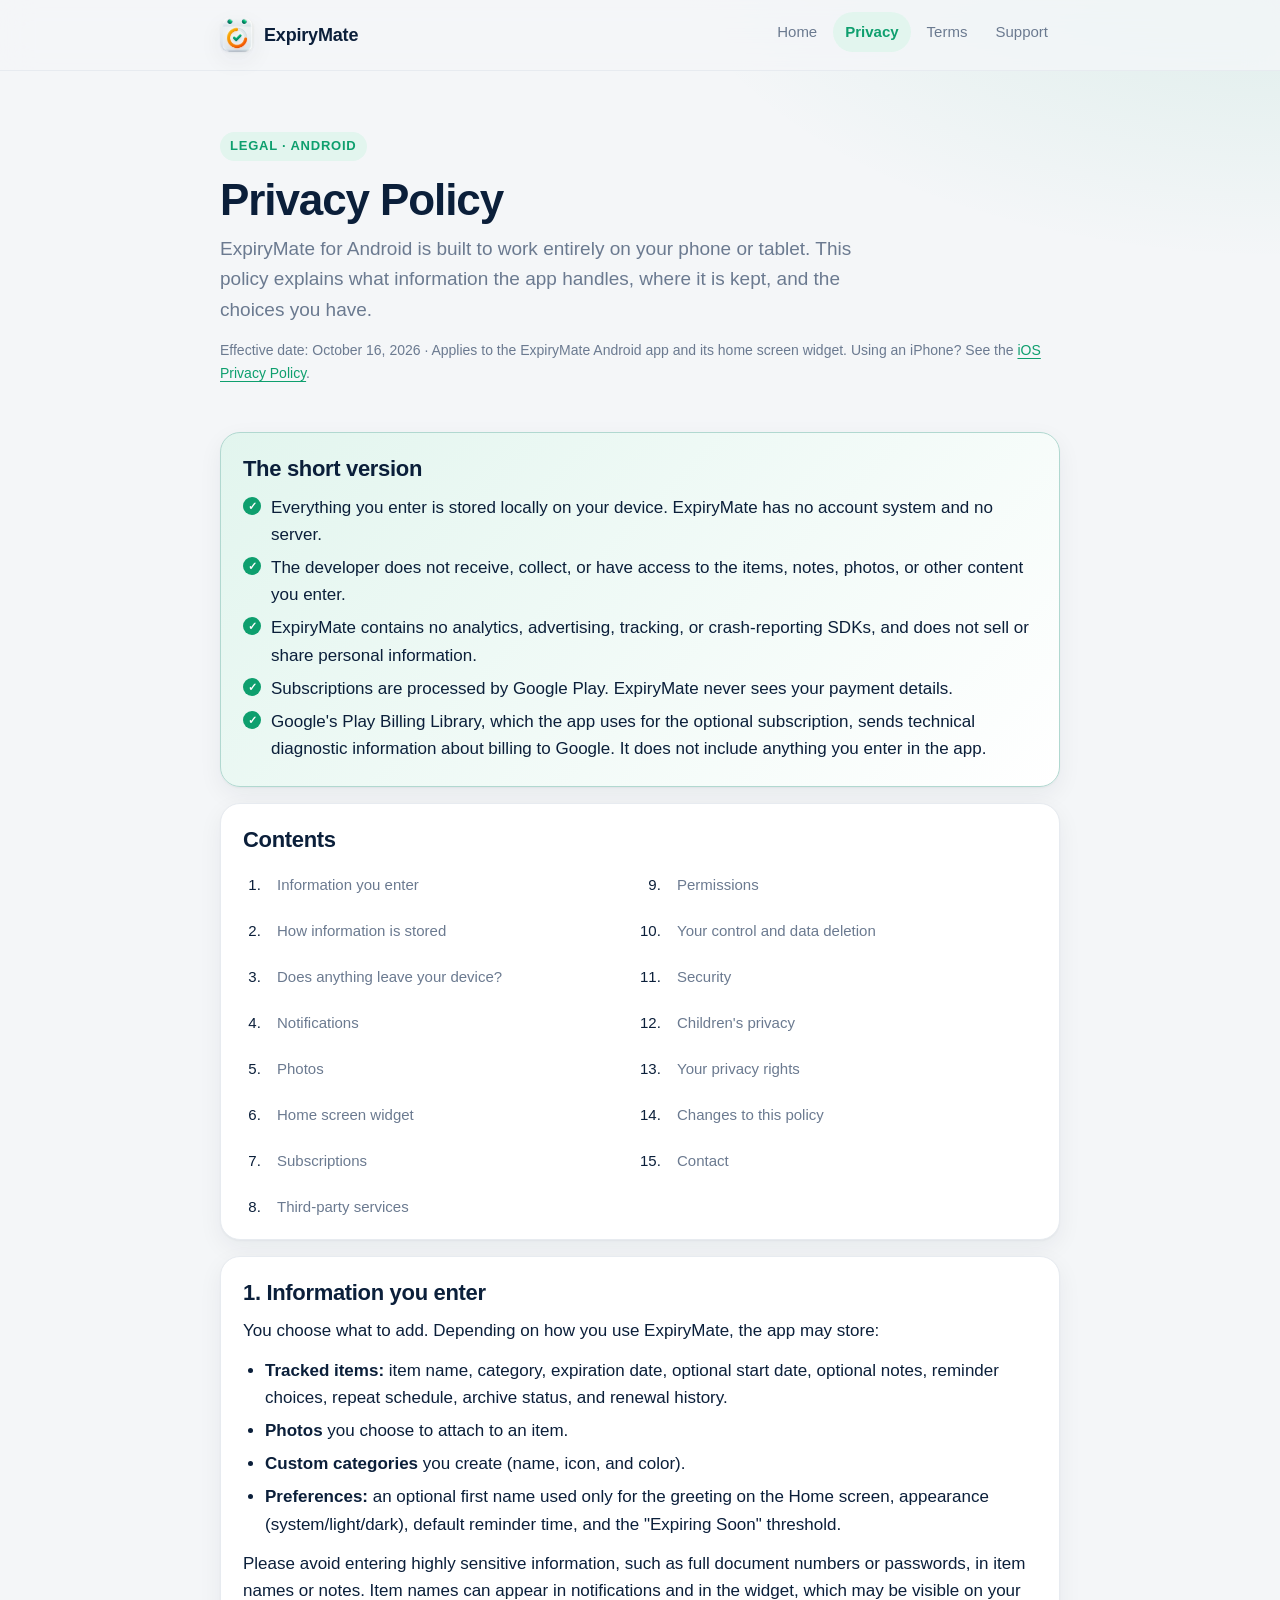
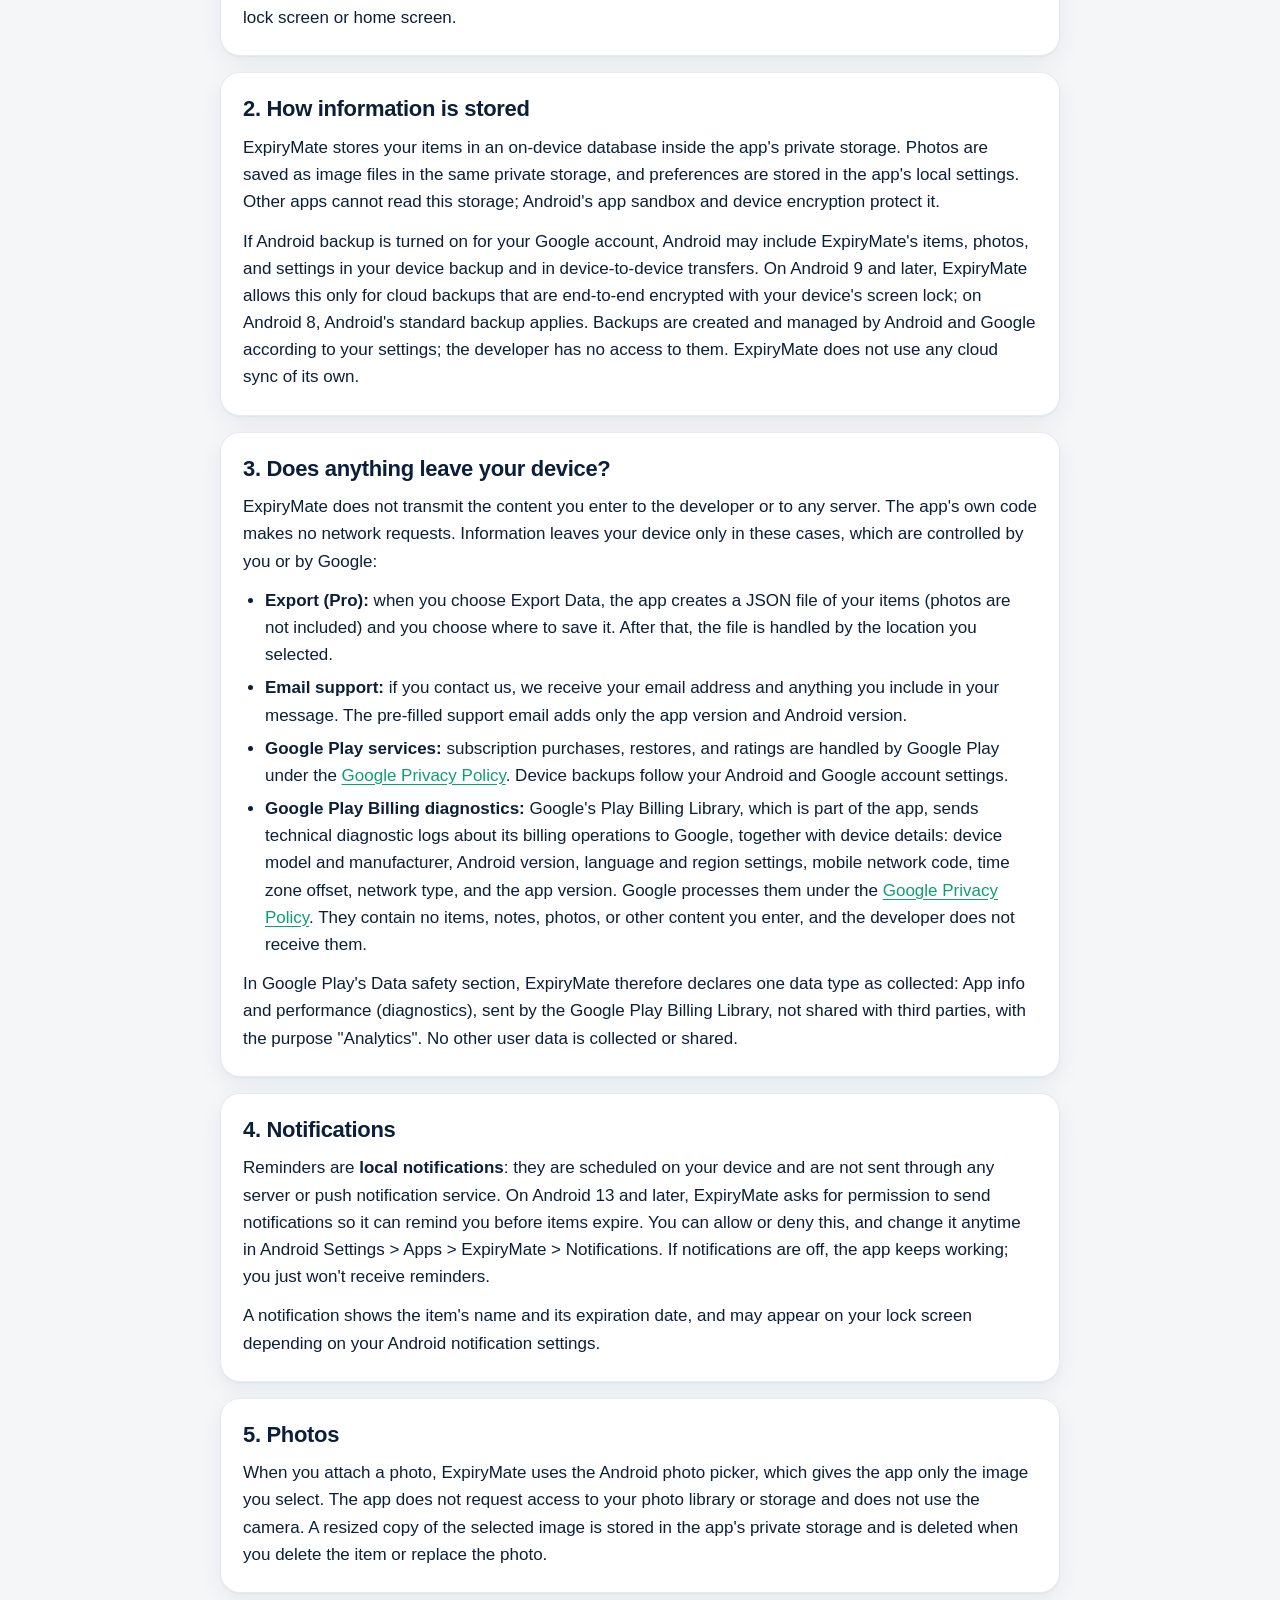
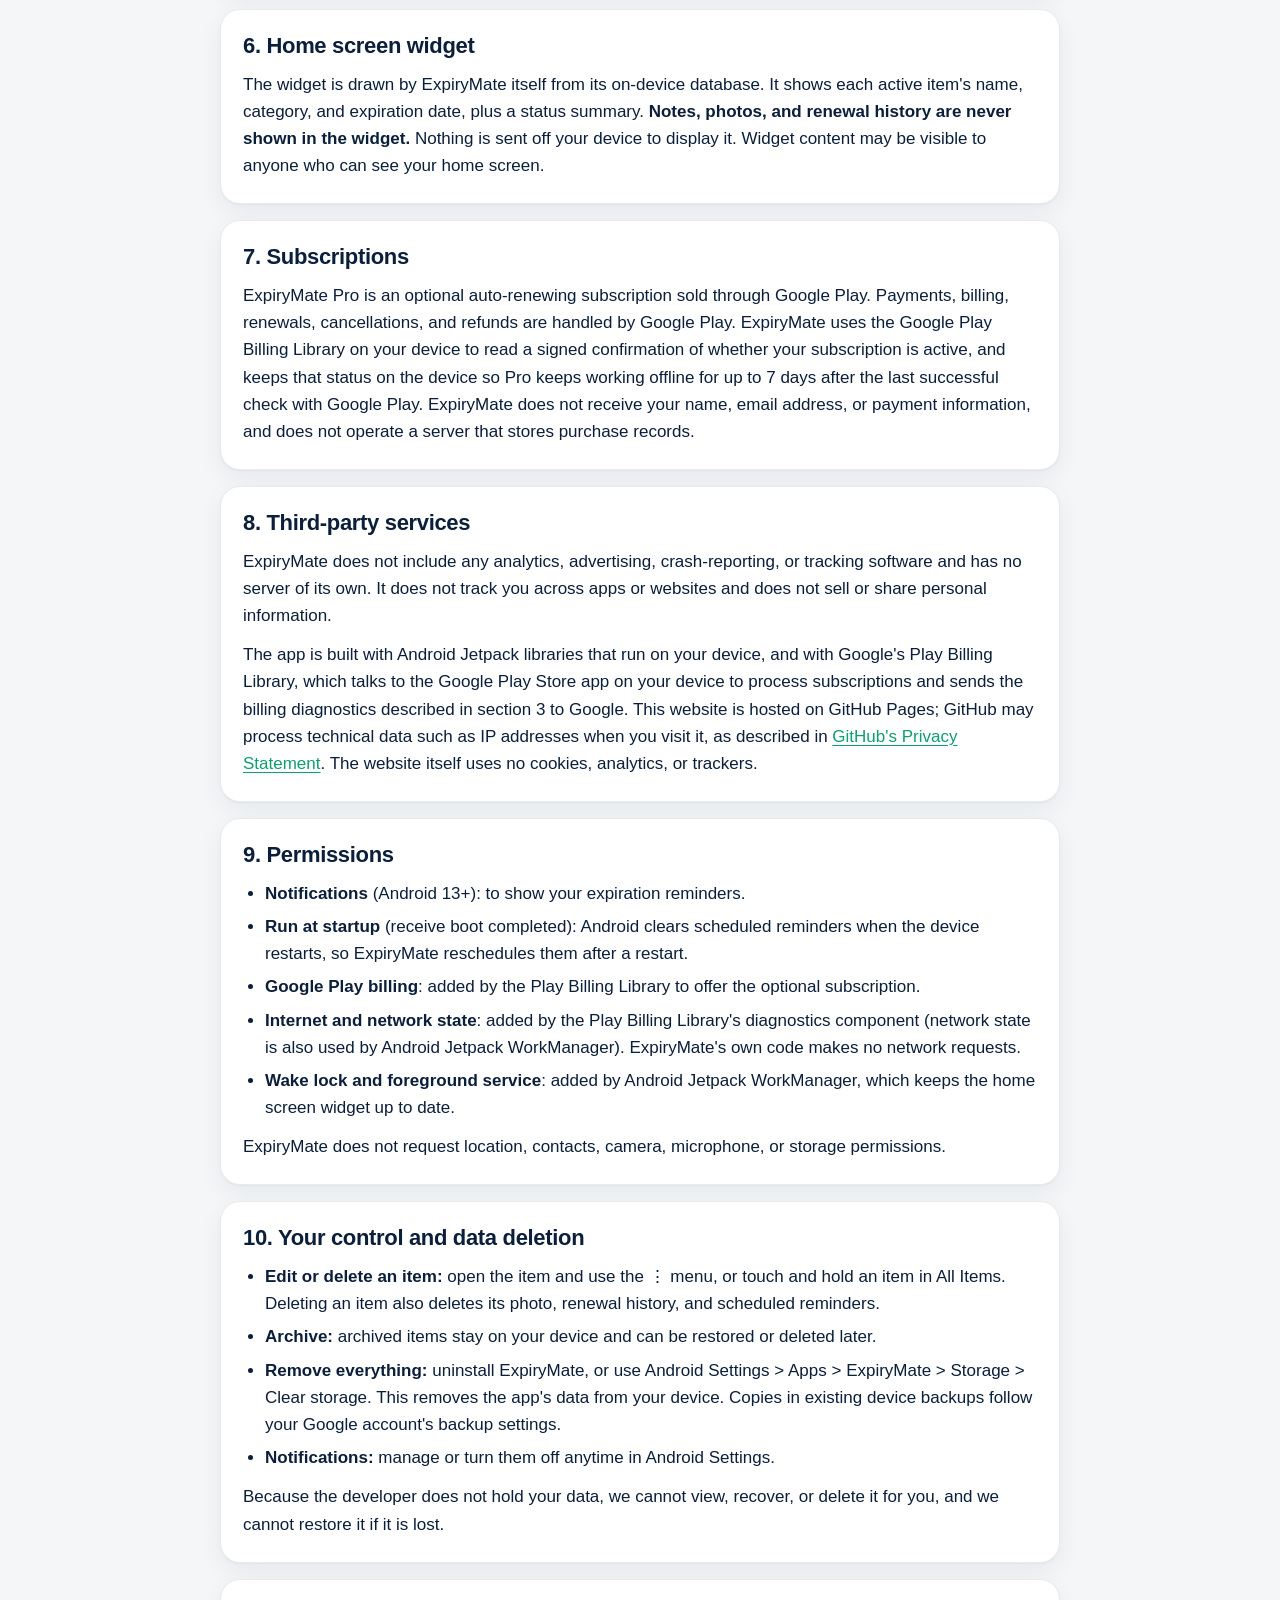
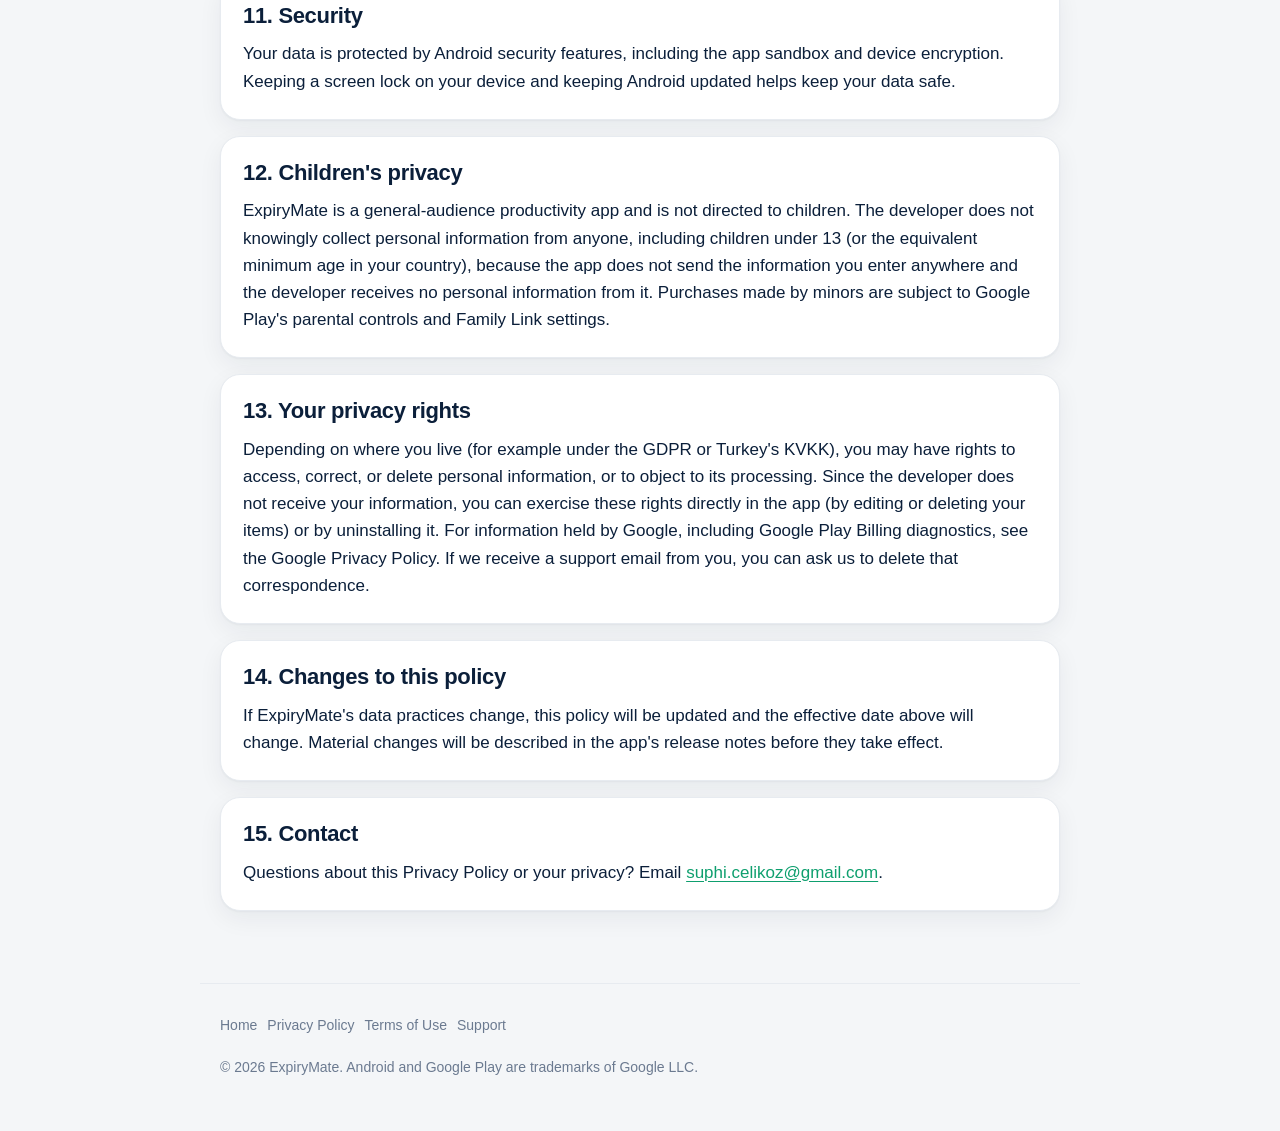
==== privacy-policy-android.html @ 60926298 "Add ExpiryMate Android legal and support pages Publishes the Android privacy policy, terms of use, a" ====
<!DOCTYPE html>
<html lang="en">
<head>
  <meta charset="utf-8">
  <meta name="viewport" content="width=device-width, initial-scale=1, viewport-fit=cover">
  <title>Privacy Policy (Android) — ExpiryMate</title>
  <meta name="description" content="How ExpiryMate for Android handles your information. Your records stay on your device; ExpiryMate has no account system, no server, and no analytics or advertising.">
  <meta name="color-scheme" content="light dark">
  <meta name="theme-color" content="#F4F6F8" media="(prefers-color-scheme: light)">
  <meta name="theme-color" content="#0A111C" media="(prefers-color-scheme: dark)">
  <link rel="icon" type="image/png" href="assets/icon.png">
  <link rel="stylesheet" href="assets/style.css">
</head>
<body>
  <a class="skip-link" href="#main">Skip to content</a>
  <header class="site-header">
    <div class="header-inner">
      <a class="brand" href="./"><img src="assets/icon.png" alt="" width="34" height="34">ExpiryMate</a>
      <nav aria-label="Main">
        <ul>
          <li><a href="./">Home</a></li>
          <li><a href="privacy-policy-android.html" aria-current="page">Privacy</a></li>
          <li><a href="terms-of-use-android.html">Terms</a></li>
          <li><a href="support-android.html">Support</a></li>
        </ul>
      </nav>
    </div>
  </header>

  <main id="main">
    <section class="hero">
      <span class="eyebrow">Legal · Android</span>
      <h1>Privacy Policy</h1>
      <p class="lede">ExpiryMate for Android is built to work entirely on your phone or tablet. This policy explains what information the app handles, where it is kept, and the choices you have.</p>
      <p class="meta">Effective date: October 16, 2026 · Applies to the ExpiryMate Android app and its home screen widget. Using an iPhone? See the <a href="privacy-policy.html">iOS Privacy Policy</a>.</p>
    </section>

    <section class="card summary" aria-labelledby="short">
      <h2 id="short">The short version</h2>
      <ul>
        <li>Everything you enter is stored locally on your device. ExpiryMate has no account system and no server.</li>
        <li>The developer does not receive, collect, or have access to the items, notes, photos, or other content you enter.</li>
        <li>ExpiryMate contains no analytics, advertising, tracking, or crash-reporting SDKs, and does not sell or share personal information.</li>
        <li>Subscriptions are processed by Google Play. ExpiryMate never sees your payment details.</li>
        <li>Google's Play Billing Library, which the app uses for the optional subscription, sends technical diagnostic information about billing to Google. It does not include anything you enter in the app.</li>
      </ul>
    </section>

    <nav class="card toc" aria-label="Contents">
      <h2>Contents</h2>
      <ol>
        <li><a href="#information">Information you enter</a></li>
        <li><a href="#storage">How information is stored</a></li>
        <li><a href="#leaves">Does anything leave your device?</a></li>
        <li><a href="#notifications">Notifications</a></li>
        <li><a href="#photos">Photos</a></li>
        <li><a href="#widget">Home screen widget</a></li>
        <li><a href="#subscriptions">Subscriptions</a></li>
        <li><a href="#third-parties">Third-party services</a></li>
        <li><a href="#permissions">Permissions</a></li>
        <li><a href="#control">Your control and data deletion</a></li>
        <li><a href="#security">Security</a></li>
        <li><a href="#children">Children's privacy</a></li>
        <li><a href="#rights">Your privacy rights</a></li>
        <li><a href="#changes">Changes to this policy</a></li>
        <li><a href="#contact">Contact</a></li>
      </ol>
    </nav>

    <section class="card" id="information">
      <h2>1. Information you enter</h2>
      <p>You choose what to add. Depending on how you use ExpiryMate, the app may store:</p>
      <ul>
        <li><strong>Tracked items:</strong> item name, category, expiration date, optional start date, optional notes, reminder choices, repeat schedule, archive status, and renewal history.</li>
        <li><strong>Photos</strong> you choose to attach to an item.</li>
        <li><strong>Custom categories</strong> you create (name, icon, and color).</li>
        <li><strong>Preferences:</strong> an optional first name used only for the greeting on the Home screen, appearance (system/light/dark), default reminder time, and the "Expiring Soon" threshold.</li>
      </ul>
      <p>Please avoid entering highly sensitive information, such as full document numbers or passwords, in item names or notes. Item names can appear in notifications and in the widget, which may be visible on your lock screen or home screen.</p>
    </section>

    <section class="card" id="storage">
      <h2>2. How information is stored</h2>
      <p>ExpiryMate stores your items in an on-device database inside the app's private storage. Photos are saved as image files in the same private storage, and preferences are stored in the app's local settings. Other apps cannot read this storage; Android's app sandbox and device encryption protect it.</p>
      <p>If Android backup is turned on for your Google account, Android may include ExpiryMate's items, photos, and settings in your device backup and in device-to-device transfers. On Android 9 and later, ExpiryMate allows this only for cloud backups that are end-to-end encrypted with your device's screen lock; on Android 8, Android's standard backup applies. Backups are created and managed by Android and Google according to your settings; the developer has no access to them. ExpiryMate does not use any cloud sync of its own.</p>
    </section>

    <section class="card" id="leaves">
      <h2>3. Does anything leave your device?</h2>
      <p>ExpiryMate does not transmit the content you enter to the developer or to any server. The app's own code makes no network requests. Information leaves your device only in these cases, which are controlled by you or by Google:</p>
      <ul>
        <li><strong>Export (Pro):</strong> when you choose Export Data, the app creates a JSON file of your items (photos are not included) and you choose where to save it. After that, the file is handled by the location you selected.</li>
        <li><strong>Email support:</strong> if you contact us, we receive your email address and anything you include in your message. The pre-filled support email adds only the app version and Android version.</li>
        <li><strong>Google Play services:</strong> subscription purchases, restores, and ratings are handled by Google Play under the <a href="https://policies.google.com/privacy">Google Privacy Policy</a>. Device backups follow your Android and Google account settings.</li>
        <li><strong>Google Play Billing diagnostics:</strong> Google's Play Billing Library, which is part of the app, sends technical diagnostic logs about its billing operations to Google, together with device details: device model and manufacturer, Android version, language and region settings, mobile network code, time zone offset, network type, and the app version. Google processes them under the <a href="https://policies.google.com/privacy">Google Privacy Policy</a>. They contain no items, notes, photos, or other content you enter, and the developer does not receive them.</li>
      </ul>
      <p>In Google Play's Data safety section, ExpiryMate therefore declares one data type as collected: App info and performance (diagnostics), sent by the Google Play Billing Library, not shared with third parties, with the purpose "Analytics". No other user data is collected or shared.</p>
    </section>

    <section class="card" id="notifications">
      <h2>4. Notifications</h2>
      <p>Reminders are <strong>local notifications</strong>: they are scheduled on your device and are not sent through any server or push notification service. On Android 13 and later, ExpiryMate asks for permission to send notifications so it can remind you before items expire. You can allow or deny this, and change it anytime in Android Settings &gt; Apps &gt; ExpiryMate &gt; Notifications. If notifications are off, the app keeps working; you just won't receive reminders.</p>
      <p>A notification shows the item's name and its expiration date, and may appear on your lock screen depending on your Android notification settings.</p>
    </section>

    <section class="card" id="photos">
      <h2>5. Photos</h2>
      <p>When you attach a photo, ExpiryMate uses the Android photo picker, which gives the app only the image you select. The app does not request access to your photo library or storage and does not use the camera. A resized copy of the selected image is stored in the app's private storage and is deleted when you delete the item or replace the photo.</p>
    </section>

    <section class="card" id="widget">
      <h2>6. Home screen widget</h2>
      <p>The widget is drawn by ExpiryMate itself from its on-device database. It shows each active item's name, category, and expiration date, plus a status summary. <strong>Notes, photos, and renewal history are never shown in the widget.</strong> Nothing is sent off your device to display it. Widget content may be visible to anyone who can see your home screen.</p>
    </section>

    <section class="card" id="subscriptions">
      <h2>7. Subscriptions</h2>
      <p>ExpiryMate Pro is an optional auto-renewing subscription sold through Google Play. Payments, billing, renewals, cancellations, and refunds are handled by Google Play. ExpiryMate uses the Google Play Billing Library on your device to read a signed confirmation of whether your subscription is active, and keeps that status on the device so Pro keeps working offline for up to 7 days after the last successful check with Google Play. ExpiryMate does not receive your name, email address, or payment information, and does not operate a server that stores purchase records.</p>
    </section>

    <section class="card" id="third-parties">
      <h2>8. Third-party services</h2>
      <p>ExpiryMate does not include any analytics, advertising, crash-reporting, or tracking software and has no server of its own. It does not track you across apps or websites and does not sell or share personal information.</p>
      <p>The app is built with Android Jetpack libraries that run on your device, and with Google's Play Billing Library, which talks to the Google Play Store app on your device to process subscriptions and sends the billing diagnostics described in section 3 to Google. This website is hosted on GitHub Pages; GitHub may process technical data such as IP addresses when you visit it, as described in <a href="https://docs.github.com/en/site-policy/privacy-policies/github-general-privacy-statement">GitHub's Privacy Statement</a>. The website itself uses no cookies, analytics, or trackers.</p>
    </section>

    <section class="card" id="permissions">
      <h2>9. Permissions</h2>
      <ul>
        <li><strong>Notifications</strong> (Android 13+): to show your expiration reminders.</li>
        <li><strong>Run at startup</strong> (receive boot completed): Android clears scheduled reminders when the device restarts, so ExpiryMate reschedules them after a restart.</li>
        <li><strong>Google Play billing</strong>: added by the Play Billing Library to offer the optional subscription.</li>
        <li><strong>Internet and network state</strong>: added by the Play Billing Library's diagnostics component (network state is also used by Android Jetpack WorkManager). ExpiryMate's own code makes no network requests.</li>
        <li><strong>Wake lock and foreground service</strong>: added by Android Jetpack WorkManager, which keeps the home screen widget up to date.</li>
      </ul>
      <p>ExpiryMate does not request location, contacts, camera, microphone, or storage permissions.</p>
    </section>

    <section class="card" id="control">
      <h2>10. Your control and data deletion</h2>
      <ul>
        <li><strong>Edit or delete an item:</strong> open the item and use the ⋮ menu, or touch and hold an item in All Items. Deleting an item also deletes its photo, renewal history, and scheduled reminders.</li>
        <li><strong>Archive:</strong> archived items stay on your device and can be restored or deleted later.</li>
        <li><strong>Remove everything:</strong> uninstall ExpiryMate, or use Android Settings &gt; Apps &gt; ExpiryMate &gt; Storage &gt; Clear storage. This removes the app's data from your device. Copies in existing device backups follow your Google account's backup settings.</li>
        <li><strong>Notifications:</strong> manage or turn them off anytime in Android Settings.</li>
      </ul>
      <p>Because the developer does not hold your data, we cannot view, recover, or delete it for you, and we cannot restore it if it is lost.</p>
    </section>

    <section class="card" id="security">
      <h2>11. Security</h2>
      <p>Your data is protected by Android security features, including the app sandbox and device encryption. Keeping a screen lock on your device and keeping Android updated helps keep your data safe.</p>
    </section>

    <section class="card" id="children">
      <h2>12. Children's privacy</h2>
      <p>ExpiryMate is a general-audience productivity app and is not directed to children. The developer does not knowingly collect personal information from anyone, including children under 13 (or the equivalent minimum age in your country), because the app does not send the information you enter anywhere and the developer receives no personal information from it. Purchases made by minors are subject to Google Play's parental controls and Family Link settings.</p>
    </section>

    <section class="card" id="rights">
      <h2>13. Your privacy rights</h2>
      <p>Depending on where you live (for example under the GDPR or Turkey's KVKK), you may have rights to access, correct, or delete personal information, or to object to its processing. Since the developer does not receive your information, you can exercise these rights directly in the app (by editing or deleting your items) or by uninstalling it. For information held by Google, including Google Play Billing diagnostics, see the Google Privacy Policy. If we receive a support email from you, you can ask us to delete that correspondence.</p>
    </section>

    <section class="card" id="changes">
      <h2>14. Changes to this policy</h2>
      <p>If ExpiryMate's data practices change, this policy will be updated and the effective date above will change. Material changes will be described in the app's release notes before they take effect.</p>
    </section>

    <section class="card" id="contact">
      <h2>15. Contact</h2>
      <p>Questions about this Privacy Policy or your privacy? Email <a href="mailto:suphi.celikoz@gmail.com?subject=ExpiryMate%20Privacy%20(Android)">suphi.celikoz@gmail.com</a>.</p>
    </section>
  </main>

  <footer>
    <nav aria-label="Footer">
      <ul>
        <li><a href="./">Home</a></li>
        <li><a href="privacy-policy-android.html">Privacy Policy</a></li>
        <li><a href="terms-of-use-android.html">Terms of Use</a></li>
        <li><a href="support-android.html">Support</a></li>
      </ul>
    </nav>
    <p>&copy; 2026 ExpiryMate. Android and Google Play are trademarks of Google LLC.</p>
  </footer>
</body>
</html>
---- assets/style.css ----
:root {
  --canvas: #F4F6F8; --surface: #FFFFFF; --muted: #EEF1F5;
  --ink: #0B1F3A; --ink-2: #6B7A90; --hairline: #E7EBF0;
  --accent: #0E9F6E; --accent-soft: #E2F5EE; --amber: #D97F06;
  --red: #DC2626; --radius: 20px;
  --shadow: 0 1px 2px rgba(11,31,58,.04),0 8px 24px rgba(11,31,58,.06);
}
@media(prefers-color-scheme:dark){:root{
  --canvas:#0A111C;--surface:#141D2B;--muted:#1D2839;
  --ink:#EDF2F8;--ink-2:#93A0B4;--hairline:#243146;
  --accent:#2DD4A0;--accent-soft:#12352D;--amber:#F5A524;--red:#F87171;
  --shadow:0 1px 2px rgba(0,0,0,.3),0 8px 24px rgba(0,0,0,.25)
}}
*{box-sizing:border-box}
html{-webkit-text-size-adjust:100%;scroll-behavior:smooth}
body{margin:0;font-family:-apple-system,BlinkMacSystemFont,"SF Pro Text","Segoe UI",Roboto,"Helvetica Neue",Arial,sans-serif;font-size:17px;line-height:1.6;color:var(--ink);background:radial-gradient(900px 500px at 100% -10%,color-mix(in srgb,var(--accent) 12%,transparent),transparent 70%),var(--canvas);background-attachment:fixed;min-height:100vh}
a{color:var(--accent);text-underline-offset:3px}a:hover{text-decoration-thickness:2px}
:focus-visible{outline:3px solid var(--accent);outline-offset:3px;border-radius:6px}
.skip-link{position:absolute;left:-999px;top:8px;background:var(--surface);padding:8px 14px;border-radius:10px;z-index:10}.skip-link:focus{left:12px}
.site-header{position:sticky;top:0;z-index:5;background:color-mix(in srgb,var(--canvas) 82%,transparent);backdrop-filter:saturate(180%) blur(16px);-webkit-backdrop-filter:saturate(180%) blur(16px);border-bottom:1px solid var(--hairline)}
.header-inner{max-width:880px;margin:0 auto;padding:12px 20px;display:flex;align-items:center;justify-content:space-between;gap:16px;flex-wrap:wrap}
.brand{display:flex;align-items:center;gap:10px;color:var(--ink);text-decoration:none;font-weight:700;font-size:18px;letter-spacing:-.01em}
.brand img{width:34px;height:34px;border-radius:9px;box-shadow:var(--shadow)}
nav ul{list-style:none;margin:0;padding:0;display:flex;gap:4px;flex-wrap:wrap}
nav a{display:inline-block;padding:8px 12px;border-radius:999px;color:var(--ink-2);text-decoration:none;font-size:15px;font-weight:500}
nav a:hover{color:var(--ink);background:var(--muted)}nav a[aria-current="page"]{color:var(--accent);background:var(--accent-soft);font-weight:600}
main{max-width:880px;margin:0 auto;padding:32px 20px 56px}.hero{padding:28px 0 20px}
.hero .eyebrow{display:inline-block;font-size:13px;font-weight:700;letter-spacing:.06em;text-transform:uppercase;color:var(--accent);background:var(--accent-soft);padding:4px 10px;border-radius:999px}
h1{font-size:clamp(30px,6vw,44px);line-height:1.12;letter-spacing:-.025em;margin:14px 0 10px}
.lede{font-size:19px;color:var(--ink-2);margin:0;max-width:640px}.meta{font-size:14px;color:var(--ink-2);margin-top:14px}
h2{font-size:22px;letter-spacing:-.015em;margin:0 0 10px;line-height:1.3}h3{font-size:17px;margin:18px 0 6px}
p,ul,ol{margin:0 0 12px}ul,ol{padding-left:22px}li{margin-bottom:6px}strong{font-weight:650}
.card{background:var(--surface);border-radius:var(--radius);box-shadow:var(--shadow);border:1px solid var(--hairline);padding:22px 22px 12px;margin:16px 0}
.summary{background:linear-gradient(135deg,var(--accent-soft),var(--surface));border:1px solid color-mix(in srgb,var(--accent) 25%,var(--hairline))}
.summary ul{list-style:none;padding:0}.summary li{position:relative;padding-left:28px}
.summary li::before{content:"\2713";position:absolute;left:0;top:3px;width:18px;height:18px;border-radius:50%;background:var(--accent);color:var(--surface);font-size:11px;font-weight:800;line-height:18px;text-align:center}
.tiles{display:grid;grid-template-columns:repeat(auto-fit,minmax(240px,1fr));gap:14px;margin:24px 0}
.tile{display:block;text-decoration:none;color:var(--ink);background:var(--surface);border:1px solid var(--hairline);border-radius:var(--radius);box-shadow:var(--shadow);padding:20px;transition:transform .15s ease,border-color .15s ease}
.tile:hover{transform:translateY(-2px);border-color:color-mix(in srgb,var(--accent) 45%,var(--hairline))}
.tile .icon{width:44px;height:44px;border-radius:12px;display:grid;place-items:center;background:var(--accent-soft);color:var(--accent);margin-bottom:12px}
.tile .icon svg{width:22px;height:22px}.tile h2{font-size:18px;margin:0 0 4px}.tile p{color:var(--ink-2);font-size:15px;margin:0}
.table-wrap{overflow-x:auto;margin:0 0 12px}table{width:100%;border-collapse:collapse;font-size:15px}th,td{text-align:left;padding:10px 8px;border-bottom:1px solid var(--hairline);vertical-align:top}th{color:var(--ink-2);font-weight:600;font-size:13px;text-transform:uppercase;letter-spacing:.04em}tr:last-child td{border-bottom:0}
details{background:var(--surface);border:1px solid var(--hairline);border-radius:16px;margin:10px 0;box-shadow:var(--shadow)}
summary{cursor:pointer;list-style:none;padding:16px 48px 16px 18px;font-weight:600;position:relative}summary::-webkit-details-marker{display:none}
summary::after{content:"";position:absolute;right:20px;top:50%;width:9px;height:9px;border-right:2px solid var(--ink-2);border-bottom:2px solid var(--ink-2);transform:translateY(-70%) rotate(45deg);transition:transform .2s ease}
details[open] summary::after{transform:translateY(-30%) rotate(-135deg)}details>div{padding:0 18px 8px;color:var(--ink)}
.callout{border-left:4px solid var(--amber);background:color-mix(in srgb,var(--amber) 10%,var(--surface));border-radius:12px;padding:14px 16px;margin:12px 0}
.contact{display:flex;align-items:center;gap:16px;flex-wrap:wrap}.button{display:inline-flex;align-items:center;gap:8px;padding:12px 20px;border-radius:14px;background:var(--accent);color:#fff;font-weight:600;text-decoration:none;min-height:48px}
@media(prefers-color-scheme:dark){.button{color:#04241B}}.button:hover{filter:brightness(1.05)}
.toc{font-size:15px}.toc ol{columns:2;column-gap:28px;margin:0}
footer{max-width:880px;margin:0 auto;padding:24px 20px 40px;color:var(--ink-2);font-size:14px;border-top:1px solid var(--hairline)}footer nav ul{gap:0;margin-bottom:8px}footer nav a{padding:6px 10px 6px 0;font-size:14px}
@media(max-width:560px){body{font-size:16px}main{padding-top:16px}.card{padding:18px 16px 8px}nav a{padding:7px 10px;font-size:14px}.toc ol{columns:1}}
@media(prefers-reduced-motion:reduce){*{transition:none!important;scroll-behavior:auto!important}}
@media print{.site-header,footer nav{display:none}body{background:#fff;color:#000}.card,details{box-shadow:none}}
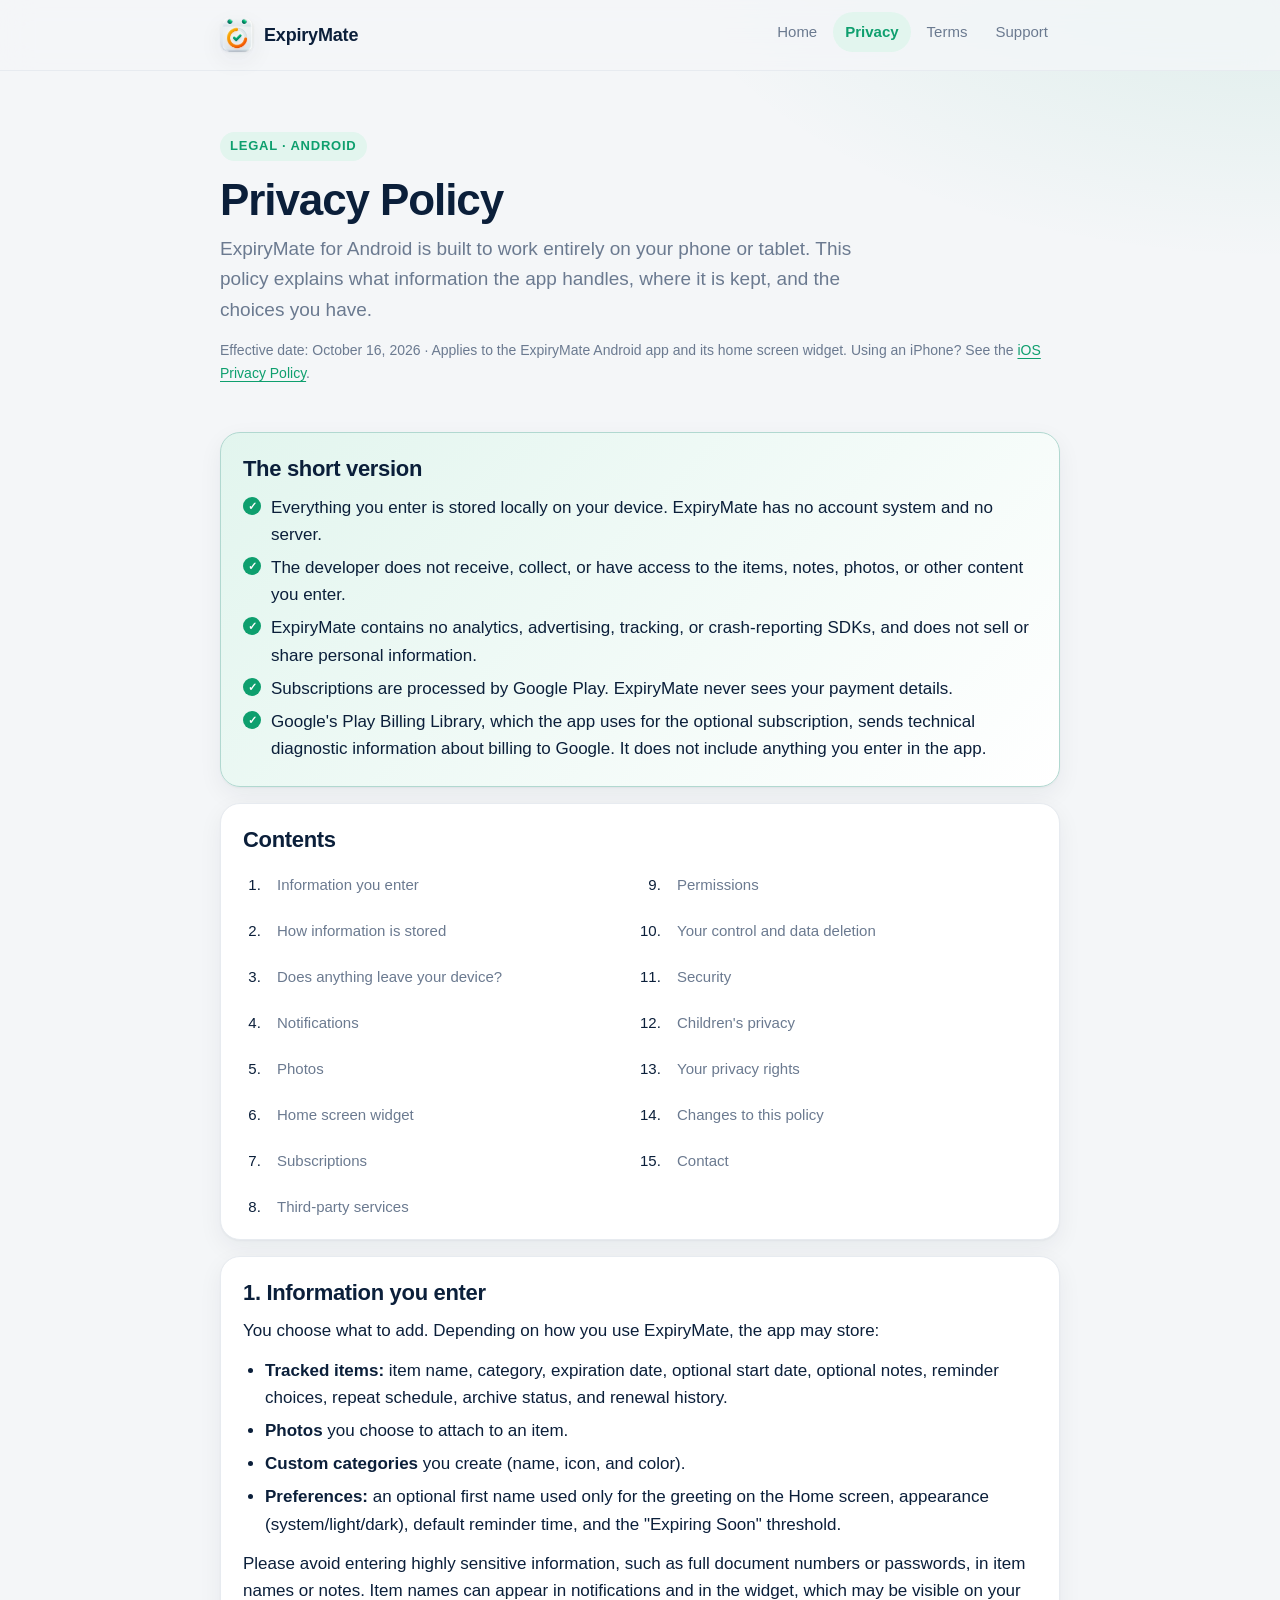
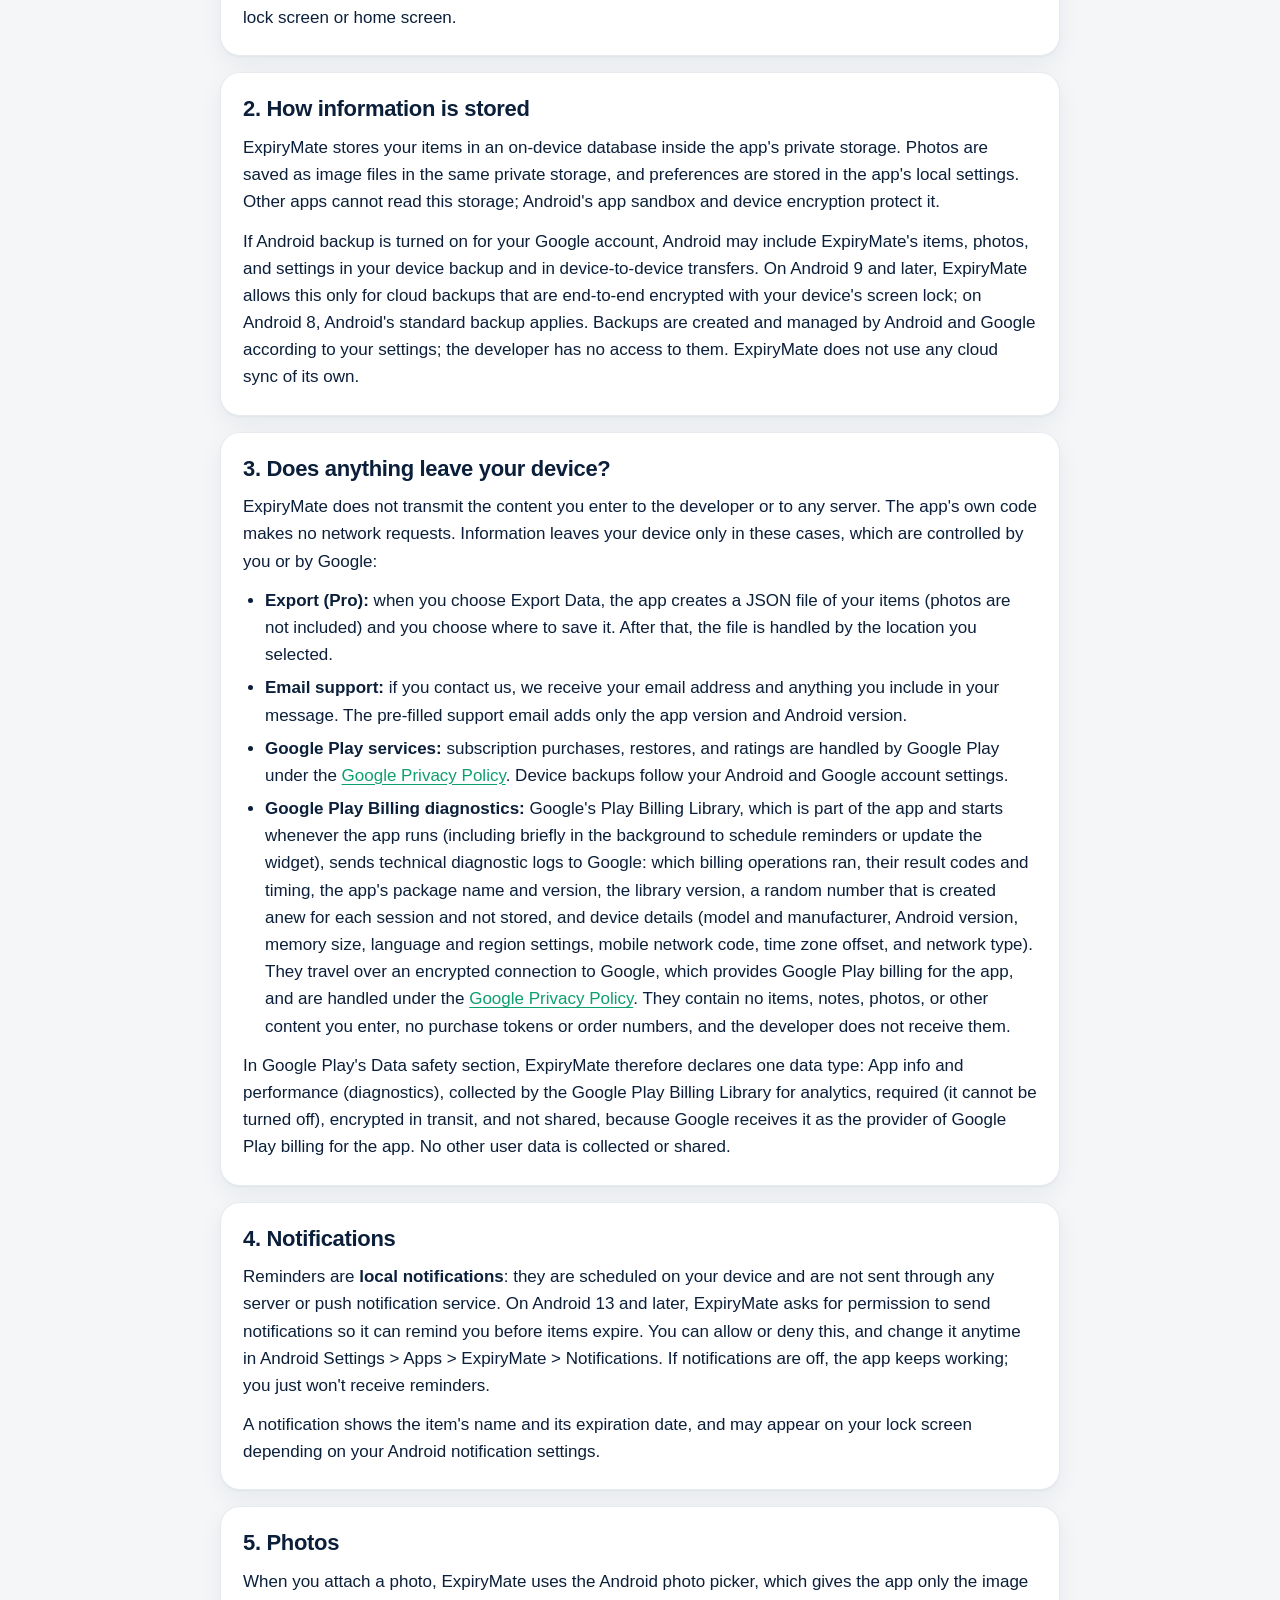
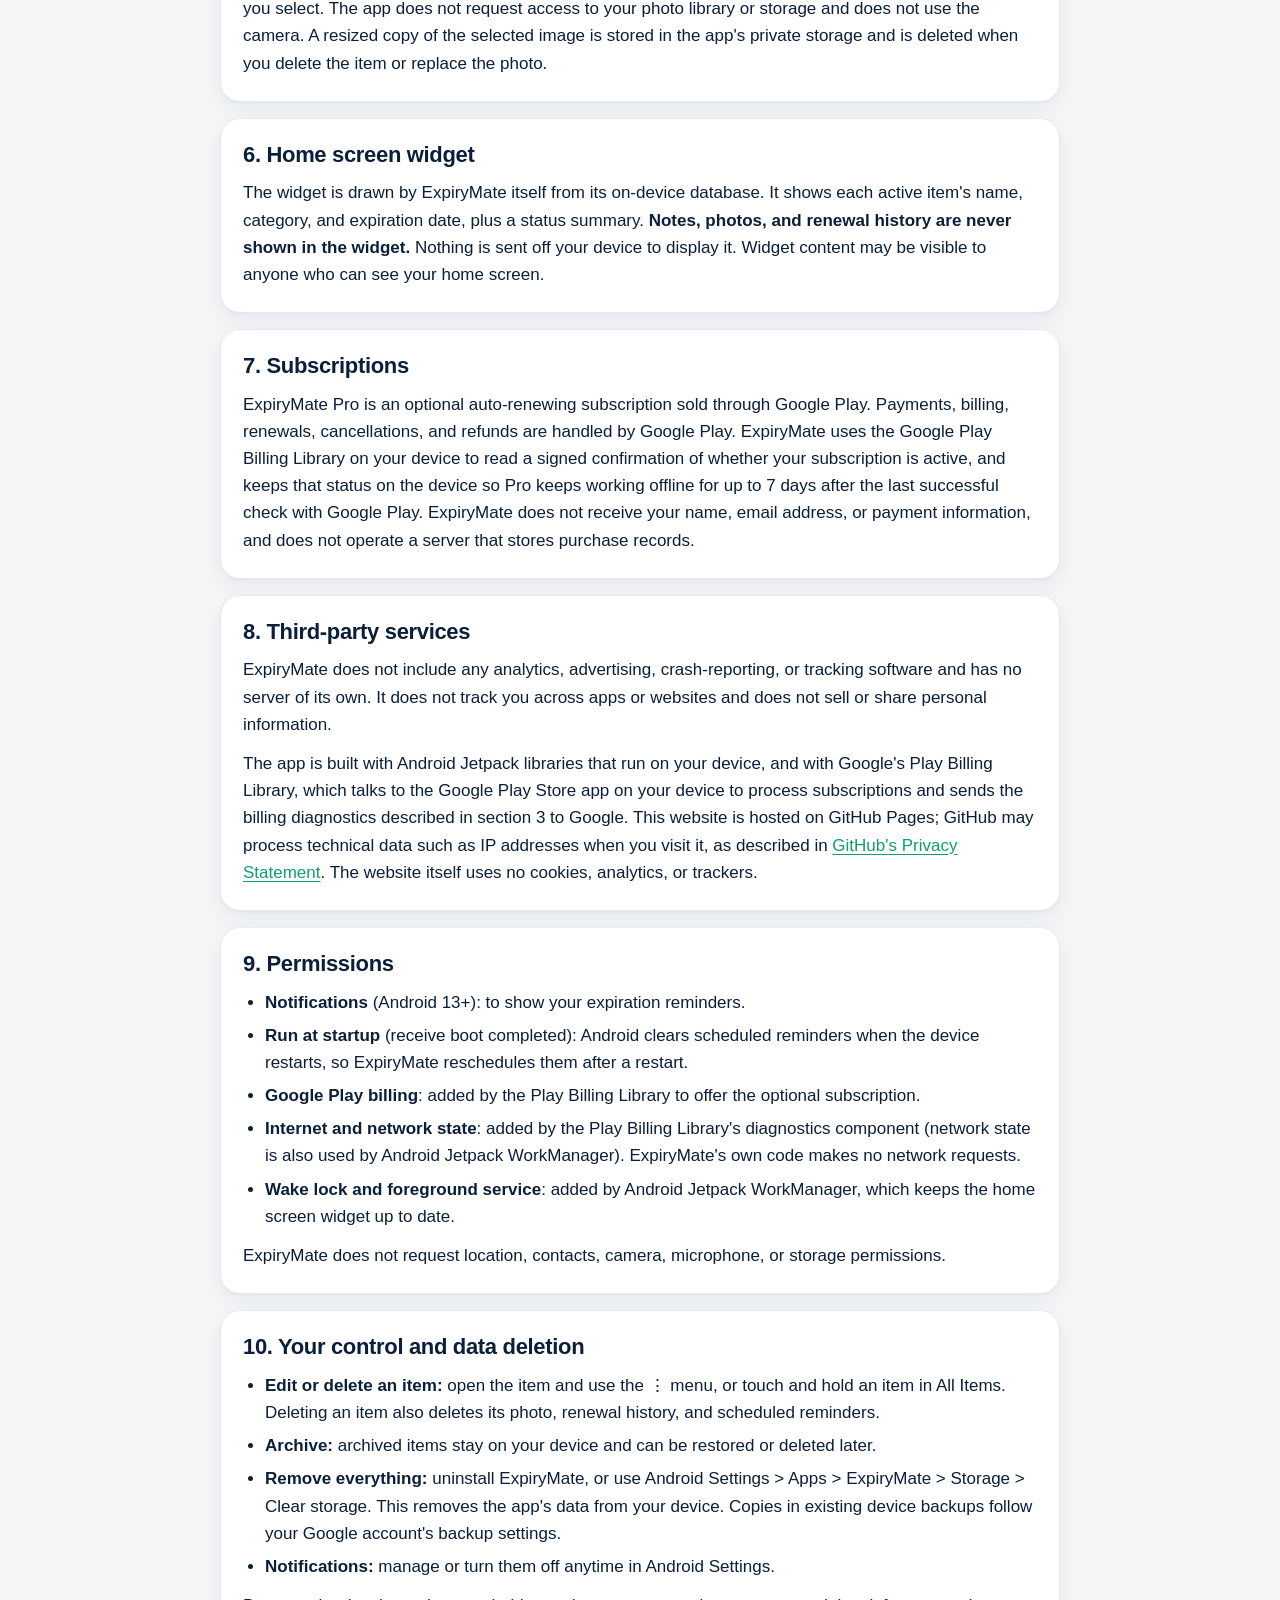
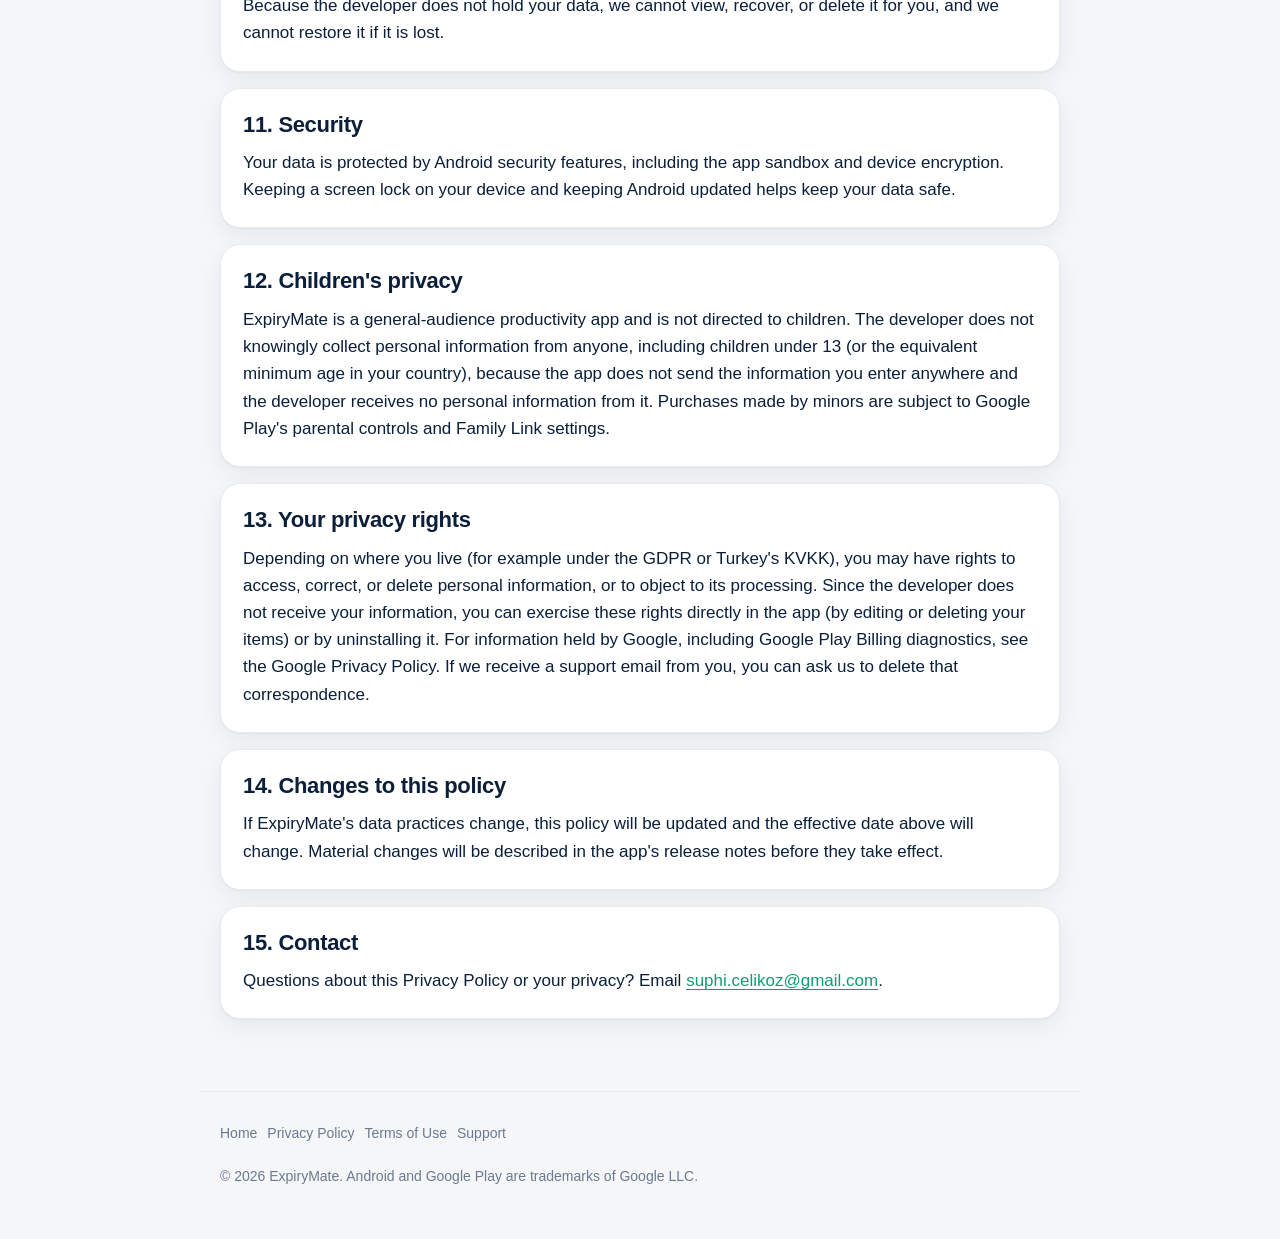
==== commit 71d0915a: "Describe Play Billing diagnostics in the Android privacy policy List what the Google Play Billing Li" ====
--- a/privacy-policy-android.html
+++ b/privacy-policy-android.html
@@ -92,9 +92,9 @@
         <li><strong>Export (Pro):</strong> when you choose Export Data, the app creates a JSON file of your items (photos are not included) and you choose where to save it. After that, the file is handled by the location you selected.</li>
         <li><strong>Email support:</strong> if you contact us, we receive your email address and anything you include in your message. The pre-filled support email adds only the app version and Android version.</li>
         <li><strong>Google Play services:</strong> subscription purchases, restores, and ratings are handled by Google Play under the <a href="https://policies.google.com/privacy">Google Privacy Policy</a>. Device backups follow your Android and Google account settings.</li>
-        <li><strong>Google Play Billing diagnostics:</strong> Google's Play Billing Library, which is part of the app, sends technical diagnostic logs about its billing operations to Google, together with device details: device model and manufacturer, Android version, language and region settings, mobile network code, time zone offset, network type, and the app version. Google processes them under the <a href="https://policies.google.com/privacy">Google Privacy Policy</a>. They contain no items, notes, photos, or other content you enter, and the developer does not receive them.</li>
+        <li><strong>Google Play Billing diagnostics:</strong> Google's Play Billing Library, which is part of the app and starts whenever the app runs (including briefly in the background to schedule reminders or update the widget), sends technical diagnostic logs to Google: which billing operations ran, their result codes and timing, the app's package name and version, the library version, a random number that is created anew for each session and not stored, and device details (model and manufacturer, Android version, memory size, language and region settings, mobile network code, time zone offset, and network type). They travel over an encrypted connection to Google, which provides Google Play billing for the app, and are handled under the <a href="https://policies.google.com/privacy">Google Privacy Policy</a>. They contain no items, notes, photos, or other content you enter, no purchase tokens or order numbers, and the developer does not receive them.</li>
       </ul>
-      <p>In Google Play's Data safety section, ExpiryMate therefore declares one data type as collected: App info and performance (diagnostics), sent by the Google Play Billing Library, not shared with third parties, with the purpose "Analytics". No other user data is collected or shared.</p>
+      <p>In Google Play's Data safety section, ExpiryMate therefore declares one data type: App info and performance (diagnostics), collected by the Google Play Billing Library for analytics, required (it cannot be turned off), encrypted in transit, and not shared, because Google receives it as the provider of Google Play billing for the app. No other user data is collected or shared.</p>
     </section>
 
     <section class="card" id="notifications">
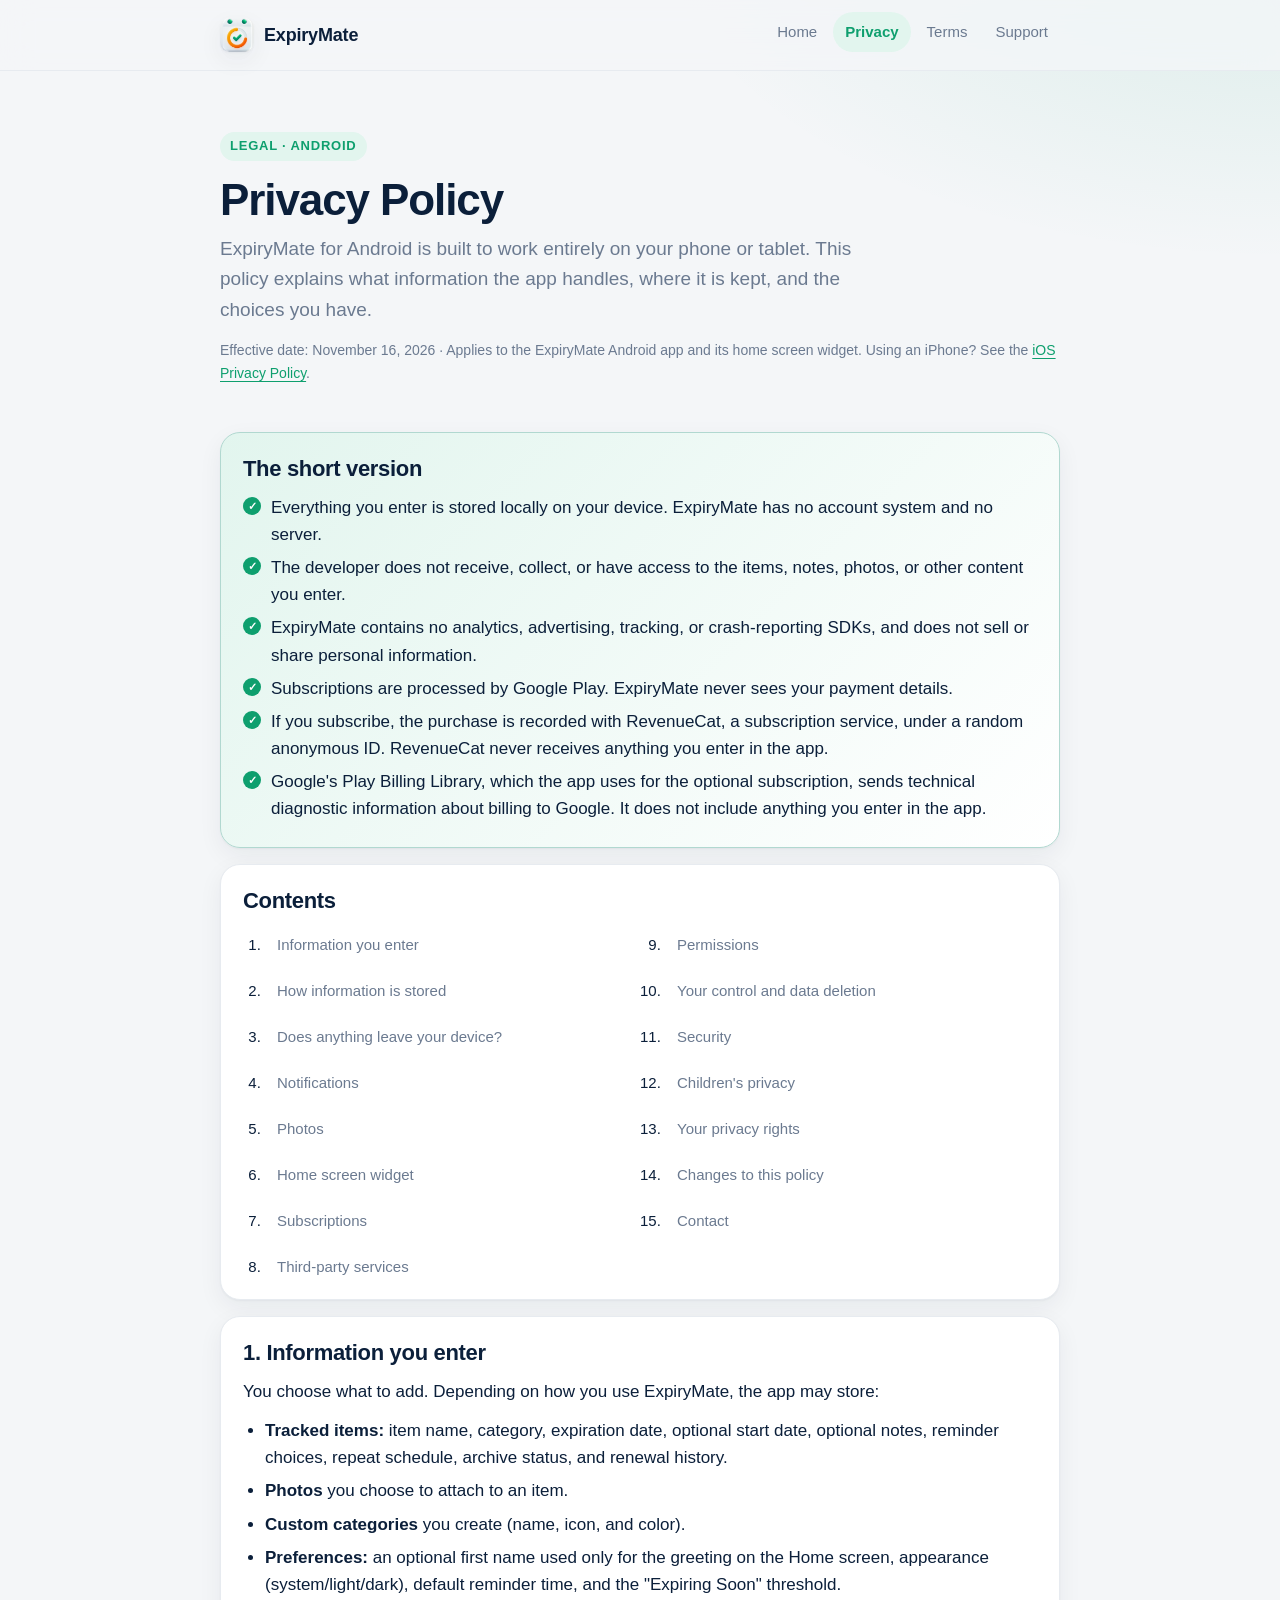
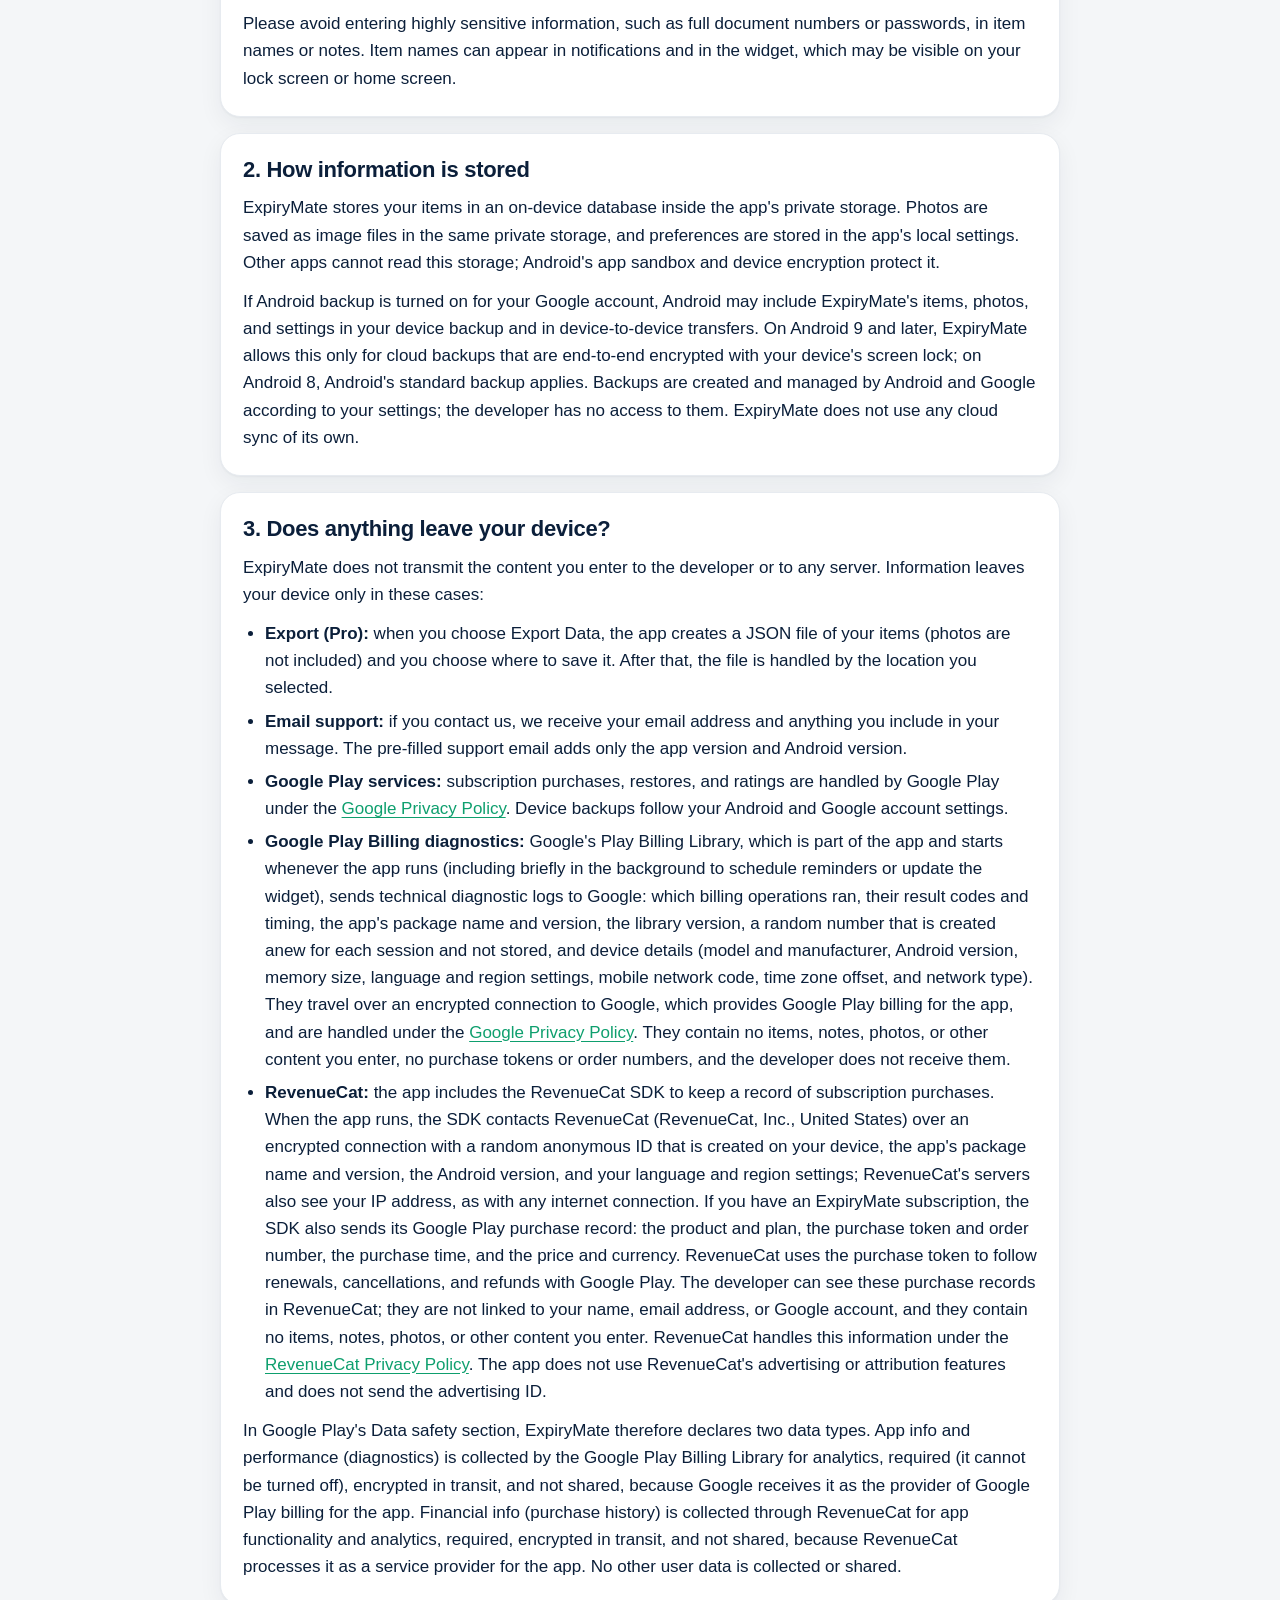
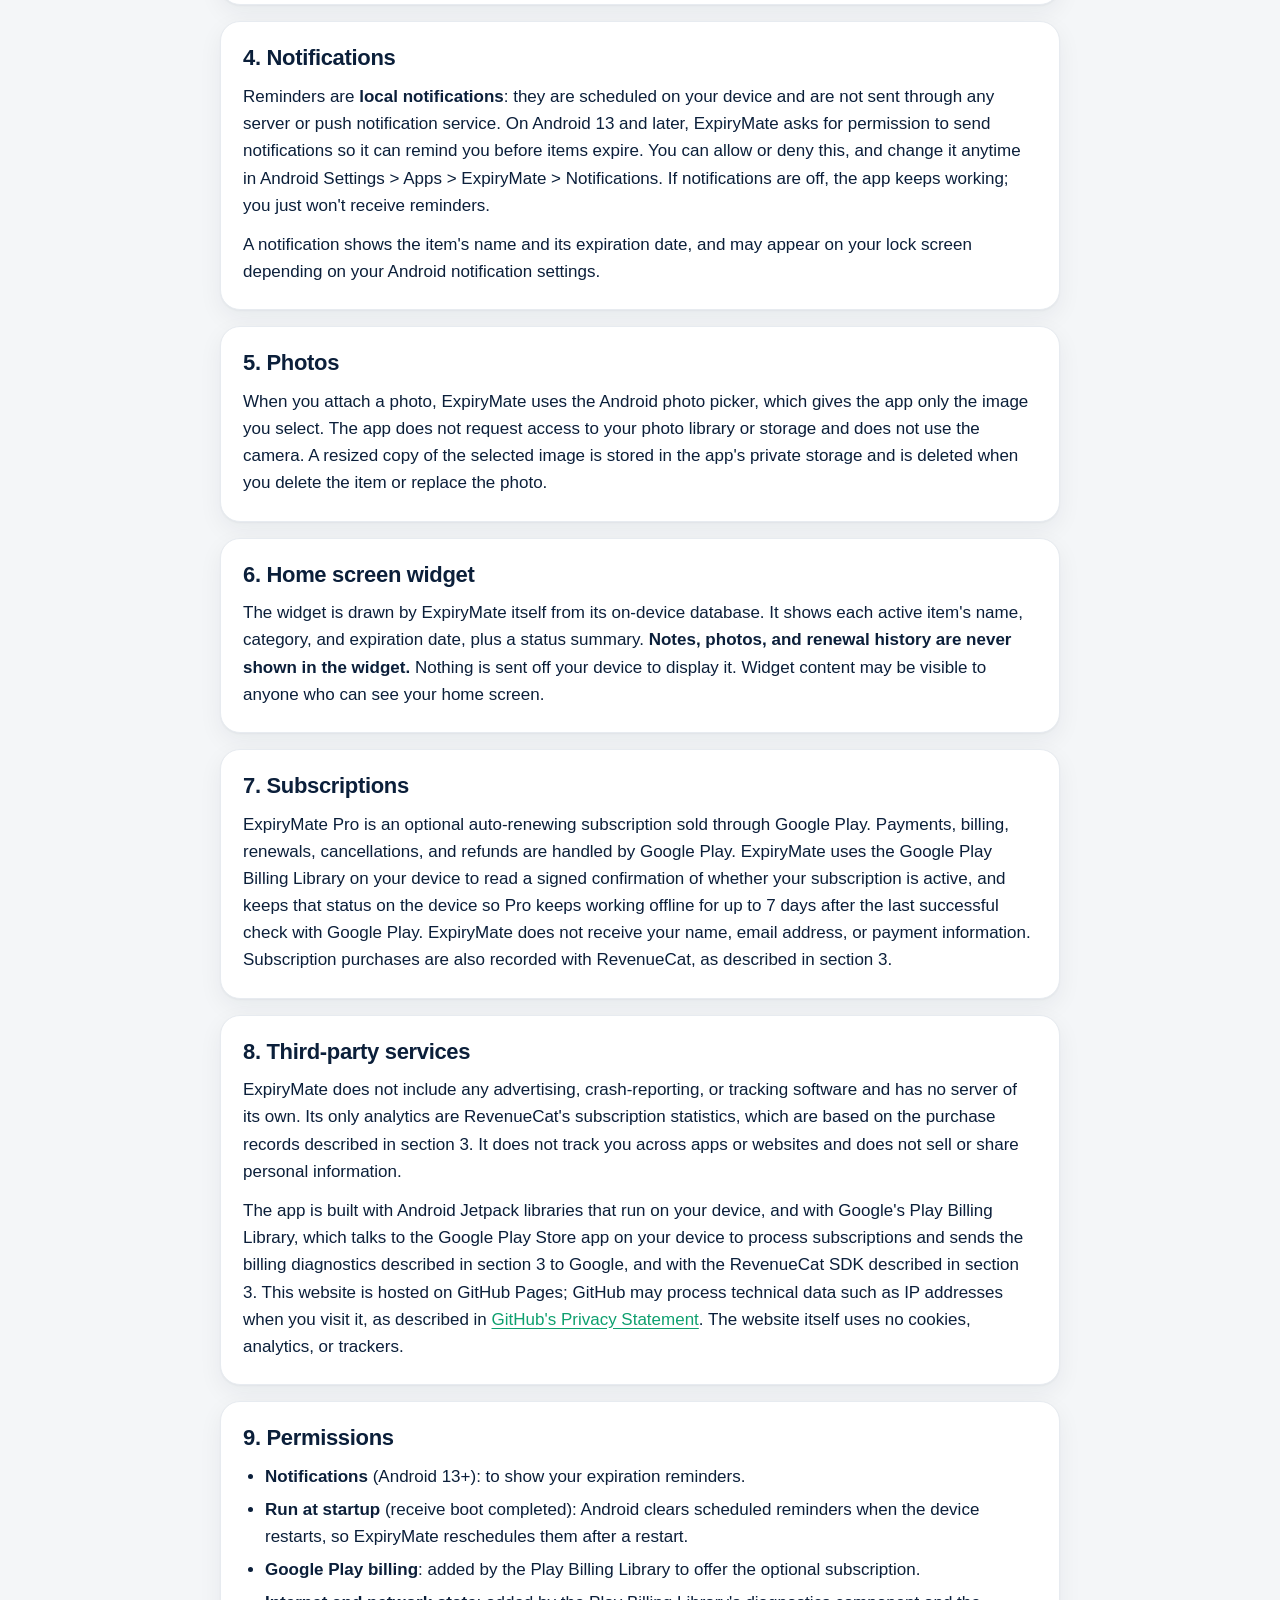
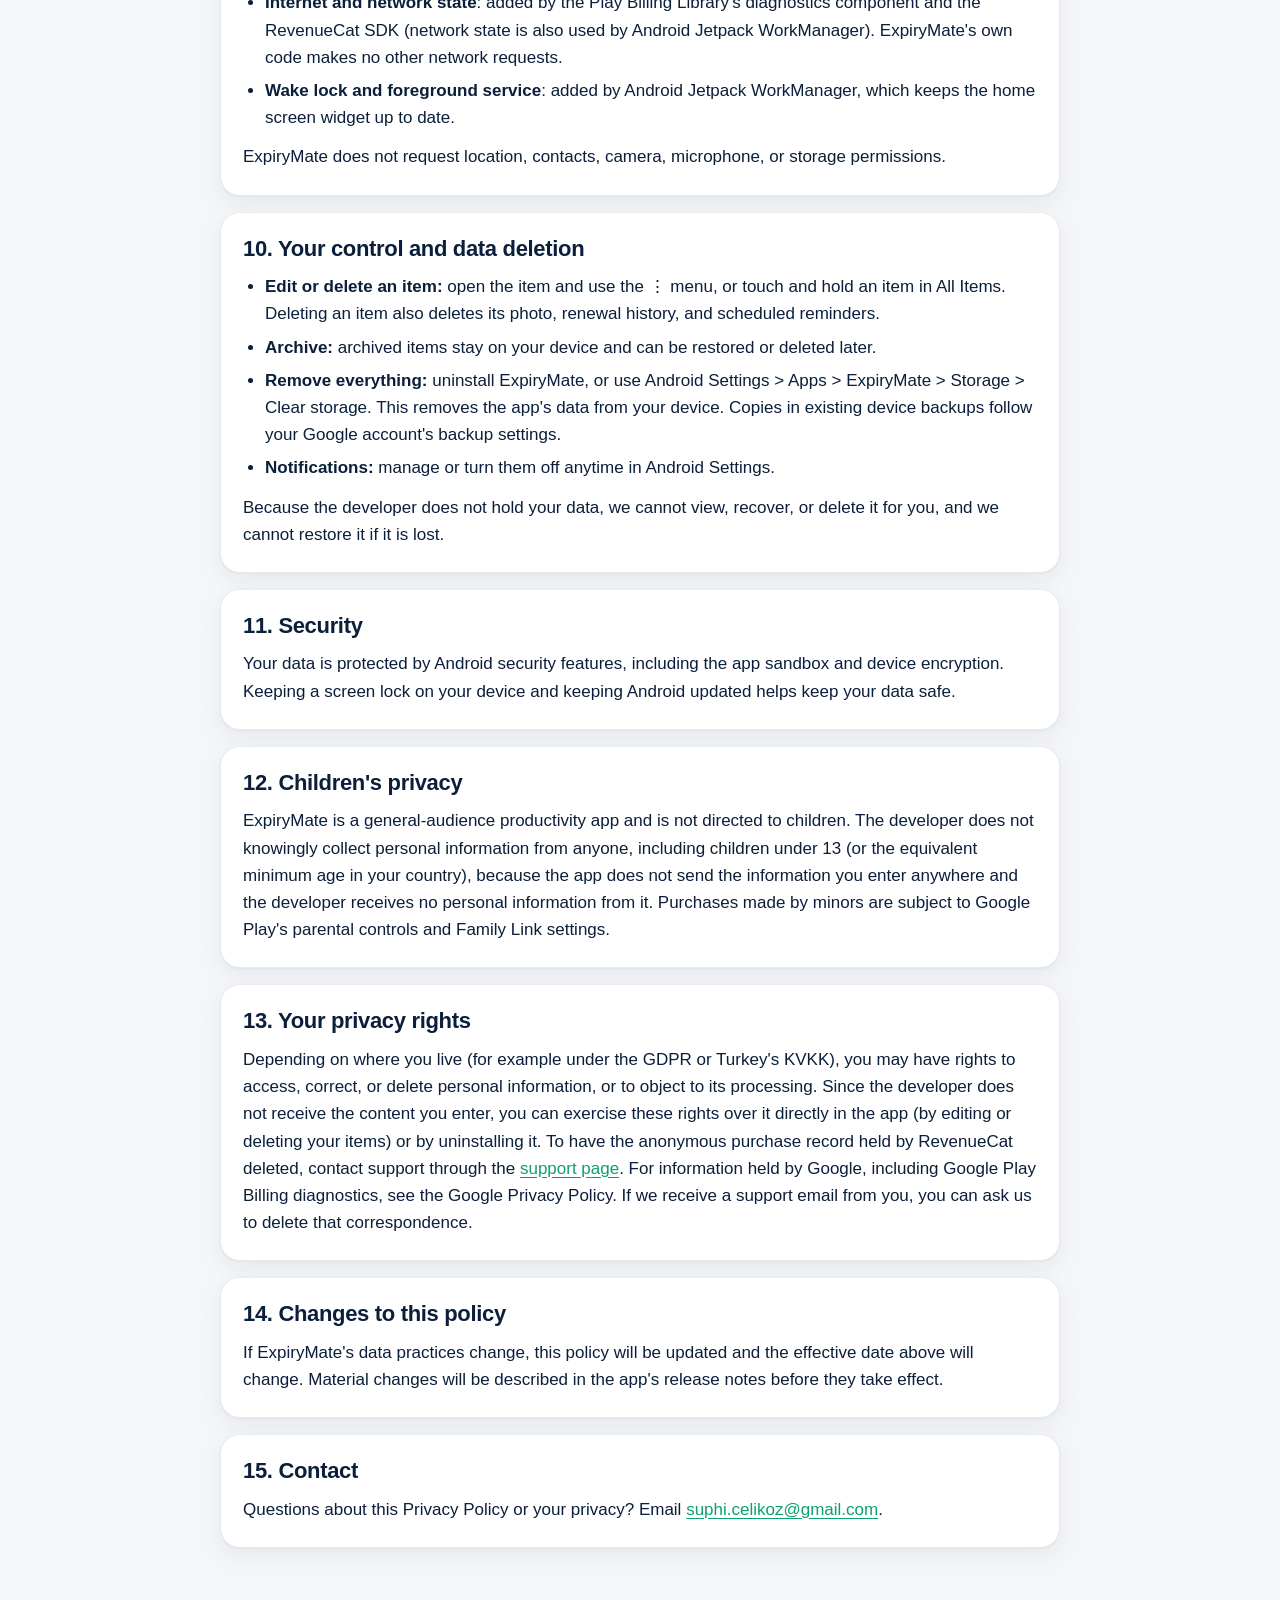
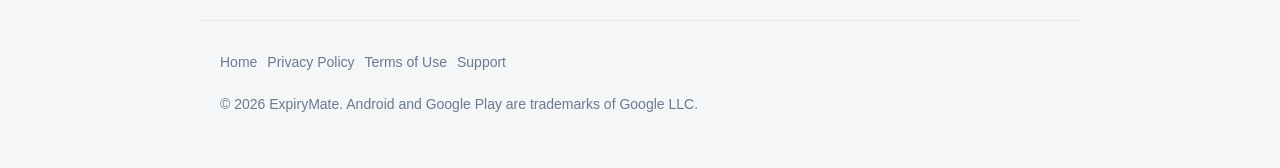
==== commit 59c14b63: "Describe RevenueCat in the Android privacy policy ExpiryMate for Android 1.1 records subscription pu" ====
--- a/privacy-policy-android.html
+++ b/privacy-policy-android.html
@@ -32,7 +32,7 @@
       <span class="eyebrow">Legal · Android</span>
       <h1>Privacy Policy</h1>
       <p class="lede">ExpiryMate for Android is built to work entirely on your phone or tablet. This policy explains what information the app handles, where it is kept, and the choices you have.</p>
-      <p class="meta">Effective date: October 16, 2026 · Applies to the ExpiryMate Android app and its home screen widget. Using an iPhone? See the <a href="privacy-policy.html">iOS Privacy Policy</a>.</p>
+      <p class="meta">Effective date: November 16, 2026 · Applies to the ExpiryMate Android app and its home screen widget. Using an iPhone? See the <a href="privacy-policy.html">iOS Privacy Policy</a>.</p>
     </section>
 
     <section class="card summary" aria-labelledby="short">
@@ -42,6 +42,7 @@
         <li>The developer does not receive, collect, or have access to the items, notes, photos, or other content you enter.</li>
         <li>ExpiryMate contains no analytics, advertising, tracking, or crash-reporting SDKs, and does not sell or share personal information.</li>
         <li>Subscriptions are processed by Google Play. ExpiryMate never sees your payment details.</li>
+        <li>If you subscribe, the purchase is recorded with RevenueCat, a subscription service, under a random anonymous ID. RevenueCat never receives anything you enter in the app.</li>
         <li>Google's Play Billing Library, which the app uses for the optional subscription, sends technical diagnostic information about billing to Google. It does not include anything you enter in the app.</li>
       </ul>
     </section>
@@ -87,14 +88,15 @@
 
     <section class="card" id="leaves">
       <h2>3. Does anything leave your device?</h2>
-      <p>ExpiryMate does not transmit the content you enter to the developer or to any server. The app's own code makes no network requests. Information leaves your device only in these cases, which are controlled by you or by Google:</p>
+      <p>ExpiryMate does not transmit the content you enter to the developer or to any server. Information leaves your device only in these cases:</p>
       <ul>
         <li><strong>Export (Pro):</strong> when you choose Export Data, the app creates a JSON file of your items (photos are not included) and you choose where to save it. After that, the file is handled by the location you selected.</li>
         <li><strong>Email support:</strong> if you contact us, we receive your email address and anything you include in your message. The pre-filled support email adds only the app version and Android version.</li>
         <li><strong>Google Play services:</strong> subscription purchases, restores, and ratings are handled by Google Play under the <a href="https://policies.google.com/privacy">Google Privacy Policy</a>. Device backups follow your Android and Google account settings.</li>
         <li><strong>Google Play Billing diagnostics:</strong> Google's Play Billing Library, which is part of the app and starts whenever the app runs (including briefly in the background to schedule reminders or update the widget), sends technical diagnostic logs to Google: which billing operations ran, their result codes and timing, the app's package name and version, the library version, a random number that is created anew for each session and not stored, and device details (model and manufacturer, Android version, memory size, language and region settings, mobile network code, time zone offset, and network type). They travel over an encrypted connection to Google, which provides Google Play billing for the app, and are handled under the <a href="https://policies.google.com/privacy">Google Privacy Policy</a>. They contain no items, notes, photos, or other content you enter, no purchase tokens or order numbers, and the developer does not receive them.</li>
+        <li><strong>RevenueCat:</strong> the app includes the RevenueCat SDK to keep a record of subscription purchases. When the app runs, the SDK contacts RevenueCat (RevenueCat, Inc., United States) over an encrypted connection with a random anonymous ID that is created on your device, the app's package name and version, the Android version, and your language and region settings; RevenueCat's servers also see your IP address, as with any internet connection. If you have an ExpiryMate subscription, the SDK also sends its Google Play purchase record: the product and plan, the purchase token and order number, the purchase time, and the price and currency. RevenueCat uses the purchase token to follow renewals, cancellations, and refunds with Google Play. The developer can see these purchase records in RevenueCat; they are not linked to your name, email address, or Google account, and they contain no items, notes, photos, or other content you enter. RevenueCat handles this information under the <a href="https://www.revenuecat.com/privacy">RevenueCat Privacy Policy</a>. The app does not use RevenueCat's advertising or attribution features and does not send the advertising ID.</li>
       </ul>
-      <p>In Google Play's Data safety section, ExpiryMate therefore declares one data type: App info and performance (diagnostics), collected by the Google Play Billing Library for analytics, required (it cannot be turned off), encrypted in transit, and not shared, because Google receives it as the provider of Google Play billing for the app. No other user data is collected or shared.</p>
+      <p>In Google Play's Data safety section, ExpiryMate therefore declares two data types. App info and performance (diagnostics) is collected by the Google Play Billing Library for analytics, required (it cannot be turned off), encrypted in transit, and not shared, because Google receives it as the provider of Google Play billing for the app. Financial info (purchase history) is collected through RevenueCat for app functionality and analytics, required, encrypted in transit, and not shared, because RevenueCat processes it as a service provider for the app. No other user data is collected or shared.</p>
     </section>
 
     <section class="card" id="notifications">
@@ -115,13 +117,13 @@
 
     <section class="card" id="subscriptions">
       <h2>7. Subscriptions</h2>
-      <p>ExpiryMate Pro is an optional auto-renewing subscription sold through Google Play. Payments, billing, renewals, cancellations, and refunds are handled by Google Play. ExpiryMate uses the Google Play Billing Library on your device to read a signed confirmation of whether your subscription is active, and keeps that status on the device so Pro keeps working offline for up to 7 days after the last successful check with Google Play. ExpiryMate does not receive your name, email address, or payment information, and does not operate a server that stores purchase records.</p>
+      <p>ExpiryMate Pro is an optional auto-renewing subscription sold through Google Play. Payments, billing, renewals, cancellations, and refunds are handled by Google Play. ExpiryMate uses the Google Play Billing Library on your device to read a signed confirmation of whether your subscription is active, and keeps that status on the device so Pro keeps working offline for up to 7 days after the last successful check with Google Play. ExpiryMate does not receive your name, email address, or payment information. Subscription purchases are also recorded with RevenueCat, as described in section 3.</p>
     </section>
 
     <section class="card" id="third-parties">
       <h2>8. Third-party services</h2>
-      <p>ExpiryMate does not include any analytics, advertising, crash-reporting, or tracking software and has no server of its own. It does not track you across apps or websites and does not sell or share personal information.</p>
-      <p>The app is built with Android Jetpack libraries that run on your device, and with Google's Play Billing Library, which talks to the Google Play Store app on your device to process subscriptions and sends the billing diagnostics described in section 3 to Google. This website is hosted on GitHub Pages; GitHub may process technical data such as IP addresses when you visit it, as described in <a href="https://docs.github.com/en/site-policy/privacy-policies/github-general-privacy-statement">GitHub's Privacy Statement</a>. The website itself uses no cookies, analytics, or trackers.</p>
+      <p>ExpiryMate does not include any advertising, crash-reporting, or tracking software and has no server of its own. Its only analytics are RevenueCat's subscription statistics, which are based on the purchase records described in section 3. It does not track you across apps or websites and does not sell or share personal information.</p>
+      <p>The app is built with Android Jetpack libraries that run on your device, and with Google's Play Billing Library, which talks to the Google Play Store app on your device to process subscriptions and sends the billing diagnostics described in section 3 to Google, and with the RevenueCat SDK described in section 3. This website is hosted on GitHub Pages; GitHub may process technical data such as IP addresses when you visit it, as described in <a href="https://docs.github.com/en/site-policy/privacy-policies/github-general-privacy-statement">GitHub's Privacy Statement</a>. The website itself uses no cookies, analytics, or trackers.</p>
     </section>
 
     <section class="card" id="permissions">
@@ -130,7 +132,7 @@
         <li><strong>Notifications</strong> (Android 13+): to show your expiration reminders.</li>
         <li><strong>Run at startup</strong> (receive boot completed): Android clears scheduled reminders when the device restarts, so ExpiryMate reschedules them after a restart.</li>
         <li><strong>Google Play billing</strong>: added by the Play Billing Library to offer the optional subscription.</li>
-        <li><strong>Internet and network state</strong>: added by the Play Billing Library's diagnostics component (network state is also used by Android Jetpack WorkManager). ExpiryMate's own code makes no network requests.</li>
+        <li><strong>Internet and network state</strong>: added by the Play Billing Library's diagnostics component and the RevenueCat SDK (network state is also used by Android Jetpack WorkManager). ExpiryMate's own code makes no other network requests.</li>
         <li><strong>Wake lock and foreground service</strong>: added by Android Jetpack WorkManager, which keeps the home screen widget up to date.</li>
       </ul>
       <p>ExpiryMate does not request location, contacts, camera, microphone, or storage permissions.</p>
@@ -159,7 +161,7 @@
 
     <section class="card" id="rights">
       <h2>13. Your privacy rights</h2>
-      <p>Depending on where you live (for example under the GDPR or Turkey's KVKK), you may have rights to access, correct, or delete personal information, or to object to its processing. Since the developer does not receive your information, you can exercise these rights directly in the app (by editing or deleting your items) or by uninstalling it. For information held by Google, including Google Play Billing diagnostics, see the Google Privacy Policy. If we receive a support email from you, you can ask us to delete that correspondence.</p>
+      <p>Depending on where you live (for example under the GDPR or Turkey's KVKK), you may have rights to access, correct, or delete personal information, or to object to its processing. Since the developer does not receive the content you enter, you can exercise these rights over it directly in the app (by editing or deleting your items) or by uninstalling it. To have the anonymous purchase record held by RevenueCat deleted, contact support through the <a href="support-android.html">support page</a>. For information held by Google, including Google Play Billing diagnostics, see the Google Privacy Policy. If we receive a support email from you, you can ask us to delete that correspondence.</p>
     </section>
 
     <section class="card" id="changes">
